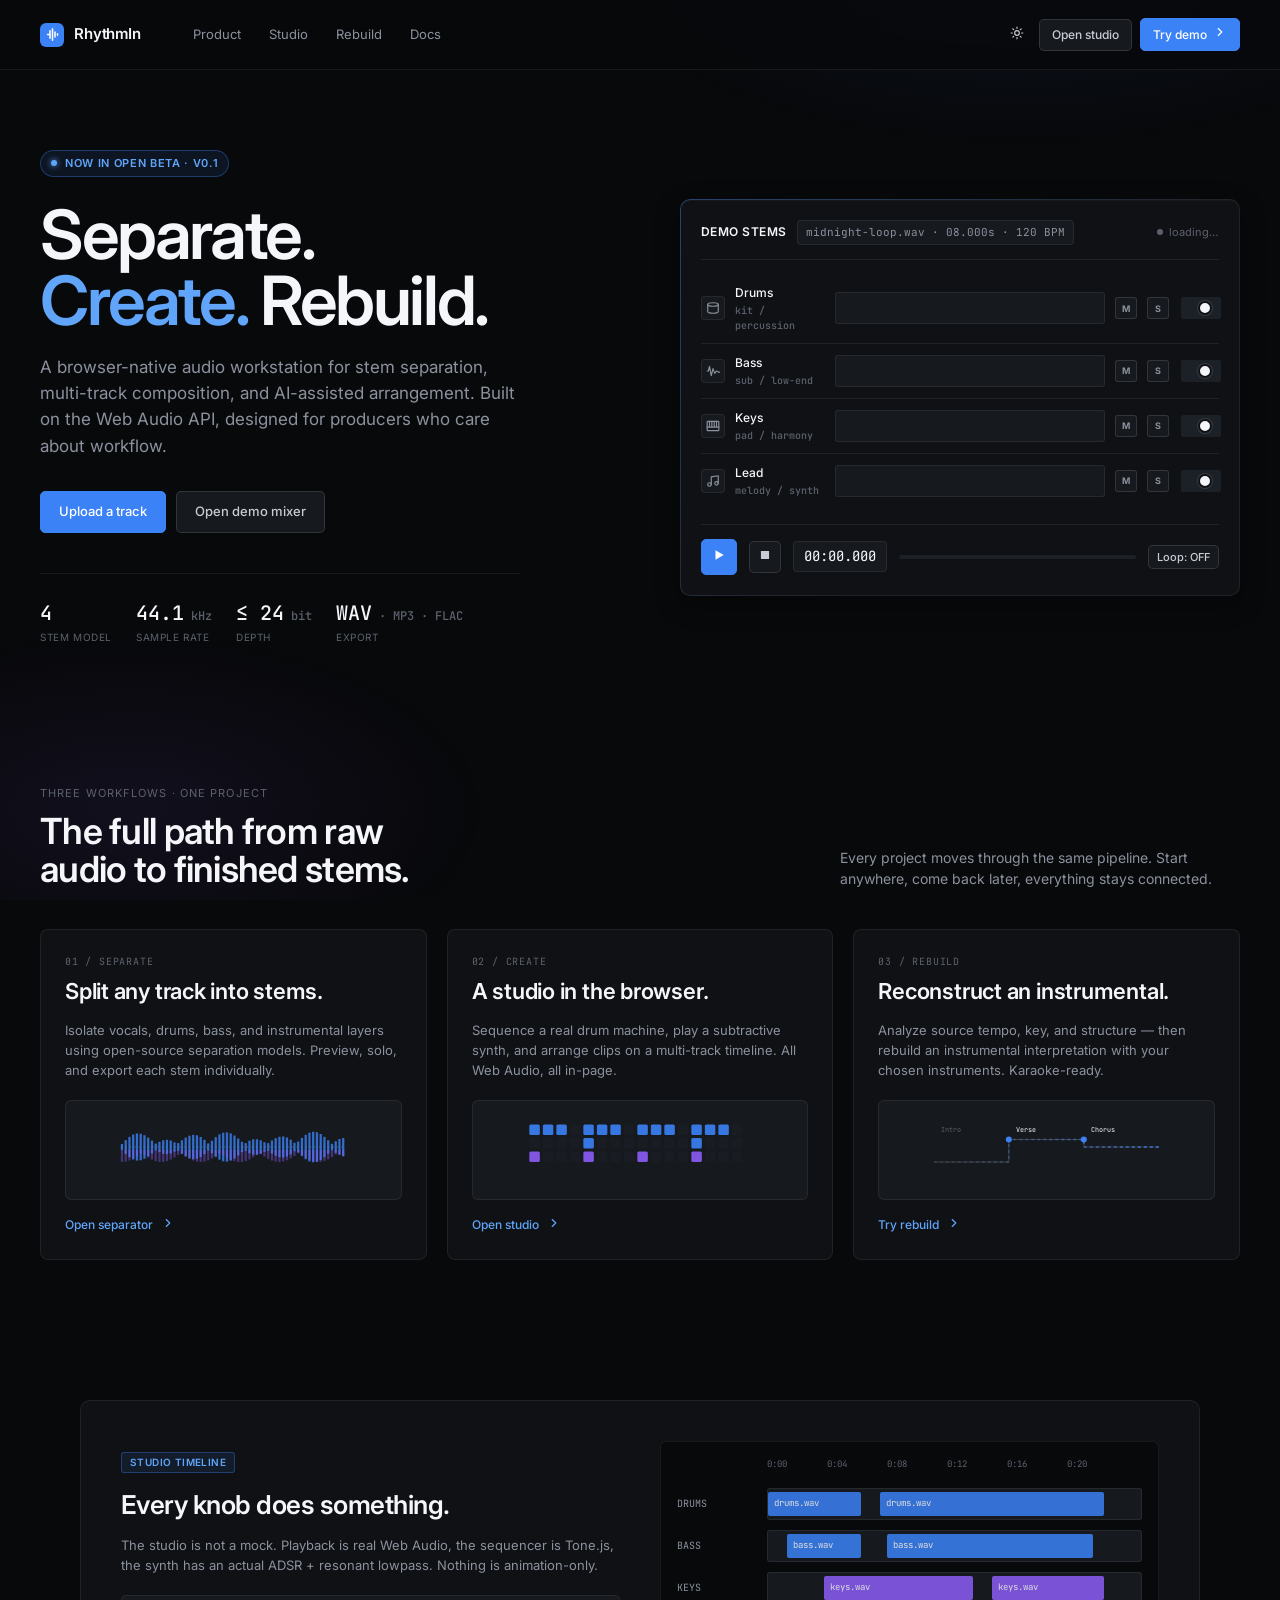
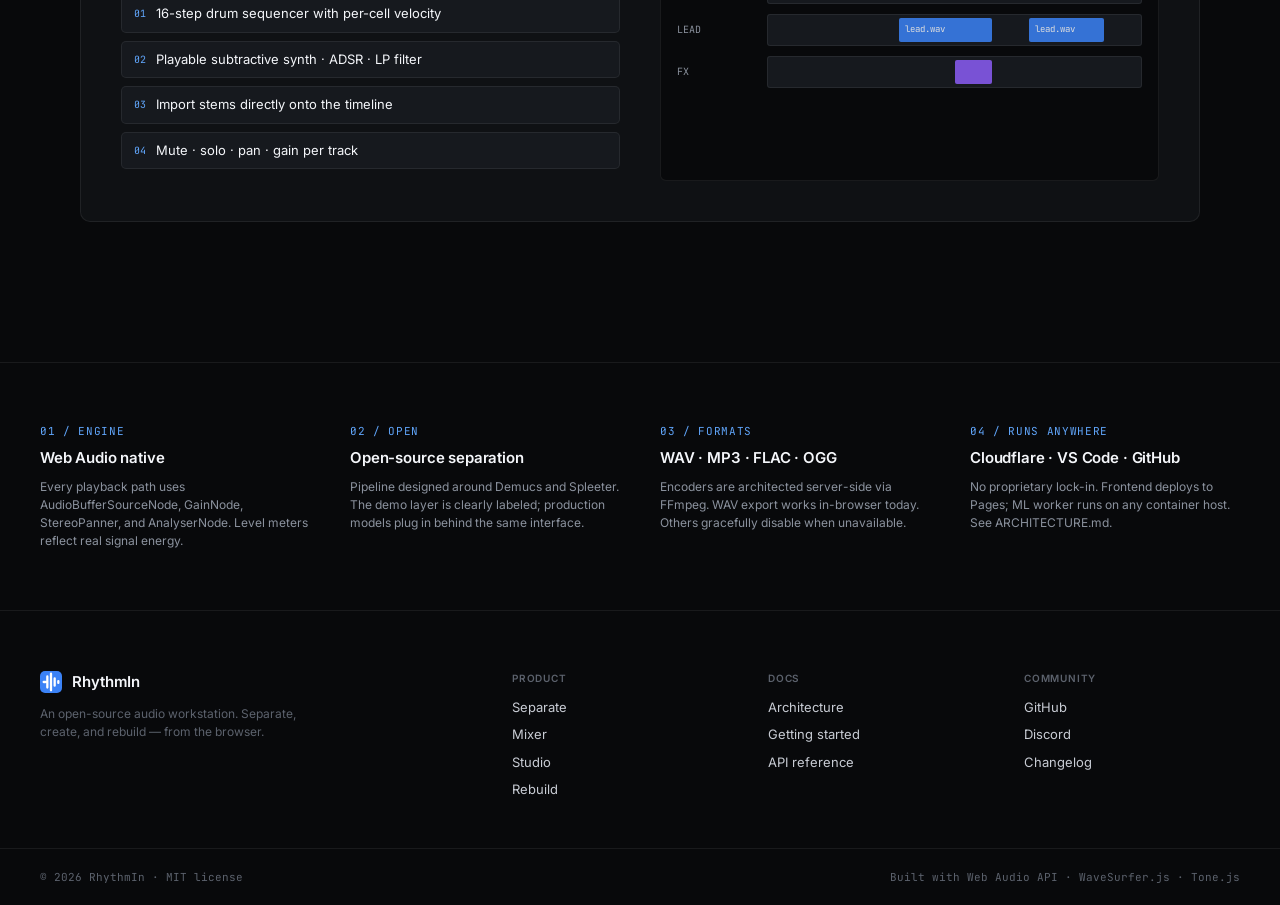
==== index.html @ 13bc23ff "Initial commit - RhythmIN Studio" ====
<!DOCTYPE html>
<html lang="en">
<head>
<meta charset="UTF-8">
<meta name="viewport" content="width=device-width, initial-scale=1.0">
<title>RhythmIn — Separate. Create. Rebuild.</title>
<link rel="stylesheet" href="shared/rhythmin.css">
<style>
  /* Landing-specific overrides — no app shell here */
  body { overflow-x: hidden; overflow-y: auto; }

  .landing-nav {
    position: sticky;
    top: 0;
    z-index: 20;
    display: flex;
    align-items: center;
    padding: 18px 40px;
    background: color-mix(in srgb, var(--bg-0) 85%, transparent);
    backdrop-filter: blur(12px);
    -webkit-backdrop-filter: blur(12px);
    border-bottom: 1px solid var(--line);
  }
  .landing-nav .brand {
    display: flex; align-items: center; gap: 10px;
    font-weight: 600; font-size: 15px; letter-spacing: -0.01em;
  }
  .landing-nav .brand .logo {
    width: 24px; height: 24px;
    background: var(--accent);
    border-radius: 6px;
    display: grid; place-items: center;
    color: white;
  }
  .landing-nav .brand .logo svg { width: 15px; height: 15px; }
  .landing-nav .links {
    margin-left: 40px;
    display: flex; gap: 4px;
  }
  .landing-nav .links a {
    padding: 6px 12px;
    border-radius: 4px;
    color: var(--fg-2);
    font-size: 13px;
    transition: color 0.12s, background 0.12s;
  }
  .landing-nav .links a:hover { color: var(--fg-0); background: var(--bg-2); }
  .landing-nav .right { margin-left: auto; display: flex; gap: 8px; align-items: center; }

  /* HERO */
  .hero {
    max-width: 1400px;
    margin: 0 auto;
    padding: 80px 40px 40px;
    display: grid;
    grid-template-columns: 1fr 1fr;
    gap: 80px;
    align-items: center;
  }
  .hero-eyebrow {
    display: inline-flex; align-items: center; gap: 8px;
    padding: 4px 10px;
    background: var(--accent-soft);
    border: 1px solid var(--accent-glow);
    color: var(--accent-hi);
    border-radius: 100px;
    font-size: 11px;
    font-weight: 600;
    letter-spacing: 0.06em;
    text-transform: uppercase;
    margin-bottom: 24px;
  }
  .hero-eyebrow .dot { background: var(--accent-hi); box-shadow: 0 0 6px var(--accent-hi); }
  .hero h1 {
    font-size: 68px;
    line-height: 0.98;
    letter-spacing: -0.035em;
    font-weight: 600;
    margin: 0 0 20px;
    text-wrap: balance;
  }
  .hero h1 .accent { color: var(--accent-hi); }
  .hero h1 .divide {
    display: inline-block;
    width: 4px; height: 44px;
    background: var(--fg-4);
    transform: translateY(6px);
    margin: 0 4px;
  }
  .hero-sub {
    font-size: 17px;
    line-height: 1.55;
    color: var(--fg-2);
    max-width: 480px;
    margin-bottom: 32px;
    text-wrap: pretty;
  }
  .hero-cta { display: flex; gap: 10px; align-items: center; margin-bottom: 40px; }
  .hero-signals {
    display: flex;
    gap: 24px;
    padding-top: 24px;
    border-top: 1px solid var(--line);
    max-width: 480px;
  }
  .hero-signal {
    display: flex; flex-direction: column; gap: 2px;
  }
  .hero-signal .val { font-family: 'JetBrains Mono', monospace; font-size: 20px; font-weight: 500; color: var(--fg-0); }
  .hero-signal .lbl { font-size: 10px; color: var(--fg-3); letter-spacing: 0.06em; text-transform: uppercase; }

  /* MINI MIXER */
  .mini-mixer {
    background: var(--bg-1);
    border: 1px solid var(--line);
    border-radius: 10px;
    padding: 20px;
    box-shadow: var(--shadow-1);
    position: relative;
  }
  .mini-mixer::before {
    content: '';
    position: absolute;
    inset: -1px;
    border-radius: 10px;
    padding: 1px;
    background: linear-gradient(135deg, var(--accent-glow), transparent 60%);
    -webkit-mask: linear-gradient(#000 0 0) content-box, linear-gradient(#000 0 0);
    -webkit-mask-composite: xor;
    mask-composite: exclude;
    pointer-events: none;
  }
  .mini-mixer-head {
    display: flex; align-items: center; gap: 10px;
    padding-bottom: 14px;
    border-bottom: 1px solid var(--line);
    margin-bottom: 14px;
  }
  .mini-mixer-head .title { font-size: 12px; font-weight: 600; letter-spacing: 0.04em; }
  .mini-mixer-head .file {
    font-family: 'JetBrains Mono', monospace;
    font-size: 11px;
    color: var(--fg-2);
    padding: 3px 8px;
    background: var(--bg-2);
    border-radius: 4px;
    border: 1px solid var(--line);
  }
  .mini-mixer-head .load-state { margin-left: auto; font-size: 11px; color: var(--fg-3); display: flex; align-items: center; gap: 6px; }

  .mini-stem {
    display: grid;
    grid-template-columns: 24px 90px 1fr auto auto 40px;
    gap: 10px;
    align-items: center;
    padding: 10px 0;
    border-bottom: 1px solid var(--line);
  }
  .mini-stem:last-child { border-bottom: none; }
  .mini-stem .icon-box {
    width: 24px; height: 24px;
    border-radius: 4px;
    background: var(--bg-2);
    display: grid; place-items: center;
    border: 1px solid var(--line);
  }
  .mini-stem .icon-box svg { width: 14px; height: 14px; color: var(--fg-2); }
  .mini-stem.active .icon-box { background: var(--accent-soft); border-color: var(--accent-glow); }
  .mini-stem.active .icon-box svg { color: var(--accent-hi); }
  .mini-stem .name { font-size: 12px; font-weight: 500; }
  .mini-stem .name .sub { display: block; font-size: 10px; color: var(--fg-3); font-family: 'JetBrains Mono', monospace; margin-top: 1px; }
  .mini-stem .wave-canvas {
    width: 100%;
    height: 32px;
    background: var(--bg-2);
    border-radius: 3px;
    border: 1px solid var(--line);
  }
  .mini-stem .btn-sm {
    width: 22px; height: 22px;
    border-radius: 3px;
    background: var(--bg-2);
    border: 1px solid var(--line-strong);
    color: var(--fg-2);
    font-size: 9px;
    font-weight: 700;
    display: grid; place-items: center;
    letter-spacing: 0.04em;
    transition: all 0.12s;
  }
  .mini-stem .btn-sm:hover { color: var(--fg-0); }
  .mini-stem .btn-sm.on-mute { background: var(--meter-hi); color: white; border-color: var(--meter-hi); }
  .mini-stem .btn-sm.on-solo { background: var(--meter-mid); color: #111; border-color: var(--meter-mid); }
  .mini-stem .fader {
    width: 40px;
    height: 22px;
  }

  .mini-transport {
    margin-top: 16px;
    padding-top: 14px;
    border-top: 1px solid var(--line);
    display: flex;
    align-items: center;
    gap: 12px;
  }
  .mini-transport .tc {
    font-family: 'JetBrains Mono', monospace;
    font-size: 14px;
    padding: 4px 10px;
    background: var(--bg-2);
    border: 1px solid var(--line);
    border-radius: 4px;
  }

  /* WORKFLOWS section */
  .section {
    max-width: 1400px;
    margin: 0 auto;
    padding: 100px 40px 40px;
  }
  .section-head {
    display: flex; justify-content: space-between; align-items: flex-end;
    margin-bottom: 40px;
    gap: 40px;
  }
  .section-head h2 {
    font-size: 36px; line-height: 1.05;
    letter-spacing: -0.02em; font-weight: 600;
    margin: 0;
    max-width: 640px;
    text-wrap: balance;
  }
  .section-head .kicker {
    display: block;
    font-size: 11px; color: var(--fg-3);
    letter-spacing: 0.1em; text-transform: uppercase;
    margin-bottom: 12px;
  }
  .section-head p { color: var(--fg-2); max-width: 400px; margin: 0; font-size: 14px; line-height: 1.5; }

  .workflow-grid {
    display: grid;
    grid-template-columns: repeat(3, 1fr);
    gap: 20px;
  }
  .workflow-card {
    background: var(--bg-1);
    border: 1px solid var(--line);
    border-radius: 8px;
    padding: 24px;
    display: flex; flex-direction: column;
    min-height: 260px;
    transition: border-color 0.15s, transform 0.15s;
    text-decoration: none;
    color: inherit;
  }
  .workflow-card:hover { border-color: var(--line-strong); transform: translateY(-2px); }
  .workflow-card .num {
    font-size: 10px; color: var(--fg-3);
    letter-spacing: 0.08em;
    font-family: 'JetBrains Mono', monospace;
  }
  .workflow-card .title {
    font-size: 22px; font-weight: 600;
    letter-spacing: -0.01em;
    margin: 6px 0 12px;
  }
  .workflow-card .desc {
    color: var(--fg-2);
    font-size: 13px; line-height: 1.55;
    margin-bottom: 20px;
  }
  .workflow-card .art {
    margin-top: auto;
    padding: 16px;
    background: var(--bg-2);
    border: 1px solid var(--line);
    border-radius: 6px;
  }
  .workflow-card .foot {
    display: flex; align-items: center; gap: 8px;
    margin-top: 16px;
    font-size: 12px; color: var(--accent-hi);
    font-weight: 500;
  }
  .workflow-card .foot svg { width: 14px; height: 14px; transition: transform 0.15s; }
  .workflow-card:hover .foot svg { transform: translateX(3px); }

  /* Screenshot showcase */
  .showcase {
    max-width: 1400px;
    margin: 60px auto 0;
    padding: 0 40px;
  }
  .showcase-frame {
    background: var(--bg-1);
    border: 1px solid var(--line);
    border-radius: 10px;
    padding: 40px;
    display: grid;
    grid-template-columns: 1fr 1fr;
    gap: 40px;
    align-items: center;
  }
  .showcase-frame .info h3 {
    font-size: 26px; font-weight: 600; letter-spacing: -0.02em;
    margin: 0 0 12px;
  }
  .showcase-frame .info p { color: var(--fg-2); margin: 0 0 16px; }
  .showcase-frame .feature-list { display: flex; flex-direction: column; gap: 8px; margin-top: 20px; }
  .showcase-frame .feat {
    display: flex; align-items: center; gap: 10px;
    font-size: 13px;
    padding: 8px 12px;
    background: var(--bg-2);
    border: 1px solid var(--line);
    border-radius: 5px;
  }
  .showcase-frame .feat .num { color: var(--accent-hi); font-family: 'JetBrains Mono', monospace; font-size: 10px; }

  .mock-timeline {
    background: var(--bg-0);
    border: 1px solid var(--line);
    border-radius: 6px;
    padding: 16px;
    min-height: 340px;
    display: flex; flex-direction: column;
    gap: 10px;
    font-family: 'JetBrains Mono', monospace;
  }
  .mock-timeline .track {
    display: grid;
    grid-template-columns: 80px 1fr;
    gap: 10px;
    align-items: center;
  }
  .mock-timeline .lane {
    height: 32px;
    background: var(--bg-2);
    border-radius: 3px;
    border: 1px solid var(--line);
    position: relative;
    overflow: hidden;
  }
  .mock-timeline .clip {
    position: absolute;
    top: 3px; bottom: 3px;
    border-radius: 2px;
    background: var(--accent);
    opacity: 0.85;
    display: flex; align-items: center;
    padding: 0 6px;
    font-size: 9px;
    color: white;
  }
  .mock-timeline .clip.v2 { background: var(--violet); }
  .mock-timeline .lane-name { font-size: 10px; color: var(--fg-2); }
  .mock-timeline .ruler {
    height: 20px;
    display: flex;
    padding-left: 90px;
    font-size: 9px; color: var(--fg-3);
    gap: 40px;
  }

  /* Feature strip */
  .feature-strip {
    max-width: 1400px;
    margin: 100px auto 0;
    padding: 60px 40px;
    border-top: 1px solid var(--line);
    border-bottom: 1px solid var(--line);
    display: grid;
    grid-template-columns: repeat(4, 1fr);
    gap: 40px;
  }
  .feature { display: flex; flex-direction: column; gap: 8px; }
  .feature .num {
    font-family: 'JetBrains Mono', monospace;
    color: var(--accent-hi);
    font-size: 11px; letter-spacing: 0.06em;
  }
  .feature h4 { font-size: 15px; font-weight: 600; margin: 0; letter-spacing: -0.01em; }
  .feature p { font-size: 12px; color: var(--fg-2); line-height: 1.5; margin: 0; }

  /* Footer */
  .footer {
    max-width: 1400px;
    margin: 0 auto;
    padding: 60px 40px 40px;
    display: grid;
    grid-template-columns: 2fr repeat(3, 1fr);
    gap: 40px;
  }
  .footer .col-brand p { font-size: 12px; color: var(--fg-3); margin: 12px 0 0; max-width: 260px; }
  .footer h5 { font-size: 10px; color: var(--fg-3); letter-spacing: 0.08em; text-transform: uppercase; margin: 0 0 12px; font-weight: 600; }
  .footer a { display: block; font-size: 13px; color: var(--fg-1); margin-bottom: 8px; }
  .footer a:hover { color: var(--fg-0); }
  .footer-bottom {
    max-width: 1400px;
    margin: 0 auto;
    padding: 20px 40px;
    border-top: 1px solid var(--line);
    display: flex;
    justify-content: space-between;
    color: var(--fg-3);
    font-size: 11px;
    font-family: 'JetBrains Mono', monospace;
  }

  /* Ambient bg */
  .ambient {
    position: fixed;
    inset: 0;
    z-index: -1;
    pointer-events: none;
    background:
      radial-gradient(ellipse 800px 400px at 80% -10%, var(--accent-soft), transparent 60%),
      radial-gradient(ellipse 600px 300px at 10% 90%, color-mix(in srgb, var(--violet) 8%, transparent), transparent 60%);
  }

  @media (max-width: 1024px) {
    .hero { grid-template-columns: 1fr; padding: 60px 24px; gap: 40px; }
    .hero h1 { font-size: 48px; }
    .workflow-grid { grid-template-columns: 1fr; }
    .showcase-frame { grid-template-columns: 1fr; padding: 24px; }
    .feature-strip { grid-template-columns: repeat(2, 1fr); }
    .footer { grid-template-columns: 1fr; }
    .section { padding: 60px 24px 20px; }
    .landing-nav { padding: 14px 20px; }
    .landing-nav .links { display: none; }
  }
  @media (max-width: 600px) {
    .hero h1 { font-size: 40px; }
    .mini-stem { grid-template-columns: 20px 70px 1fr auto auto 30px; gap: 6px; }
    .mini-stem .fader { width: 30px; }
  }
</style>
</head>
<body>
<div class="ambient"></div>

<nav class="landing-nav">
  <div class="brand">
    <span class="logo" id="brand-logo"></span>
    <span>RhythmIn</span>
  </div>
  <div class="links">
    <a href="#workflows">Product</a>
    <a href="#studio">Studio</a>
    <a href="app/rebuild.html">Rebuild</a>
    <a href="ARCHITECTURE.md">Docs</a>
  </div>
  <div class="right">
    <button class="btn ghost icon" id="theme-toggle-nav" aria-label="Toggle theme"><span id="theme-icon-nav"></span></button>
    <a href="app/dashboard.html" class="btn">Open studio</a>
    <a href="app/upload.html" class="btn primary">Try demo <span id="arrow-icon"></span></a>
  </div>
</nav>

<section class="hero">
  <div class="hero-copy">
    <span class="hero-eyebrow"><span class="dot"></span>Now in open beta · v0.1</span>
    <h1>
      Separate. <span class="accent">Create.</span> Rebuild.
    </h1>
    <p class="hero-sub">
      A browser-native audio workstation for stem separation, multi-track composition, and AI-assisted arrangement. Built on the Web Audio API, designed for producers who care about workflow.
    </p>
    <div class="hero-cta">
      <a href="app/upload.html" class="btn primary lg">Upload a track</a>
      <a href="app/mixer.html" class="btn lg">Open demo mixer</a>
    </div>
    <div class="hero-signals">
      <div class="hero-signal">
        <span class="val">4</span>
        <span class="lbl">stem model</span>
      </div>
      <div class="hero-signal">
        <span class="val">44.1<span style="color:var(--fg-3);font-size:12px"> kHz</span></span>
        <span class="lbl">sample rate</span>
      </div>
      <div class="hero-signal">
        <span class="val">≤ 24<span style="color:var(--fg-3);font-size:12px"> bit</span></span>
        <span class="lbl">depth</span>
      </div>
      <div class="hero-signal">
        <span class="val">WAV<span style="color:var(--fg-3);font-size:12px"> · MP3 · FLAC</span></span>
        <span class="lbl">export</span>
      </div>
    </div>
  </div>

  <!-- MINI MIXER — real Web Audio -->
  <div class="mini-mixer" id="mini-mixer">
    <div class="mini-mixer-head">
      <span class="title">DEMO STEMS</span>
      <span class="file">midnight-loop.wav · 08.000s · 120 BPM</span>
      <span class="load-state" id="load-state"><span class="dot pulse"></span>loading…</span>
    </div>
    <div id="mini-stems"></div>
    <div class="mini-transport">
      <button class="transport-btn play" id="mini-play"><span id="mini-play-icon"></span></button>
      <button class="transport-btn" id="mini-stop"><span id="mini-stop-icon"></span></button>
      <div class="tc mono" id="mini-tc">00:00.000</div>
      <div class="grow" style="height:4px; background:var(--bg-3); border-radius:2px; position:relative; overflow:hidden;">
        <div id="mini-progress" style="position:absolute; top:0; bottom:0; left:0; width:0%; background:var(--accent); transition: width 0.06s linear;"></div>
      </div>
      <button class="btn" id="mini-loop" style="padding:4px 8px; font-size:11px">Loop: OFF</button>
    </div>
  </div>
</section>

<!-- WORKFLOWS -->
<section class="section" id="workflows">
  <div class="section-head">
    <div>
      <span class="kicker">Three workflows · one project</span>
      <h2>The full path from raw audio to finished stems.</h2>
    </div>
    <p>Every project moves through the same pipeline. Start anywhere, come back later, everything stays connected.</p>
  </div>

  <div class="workflow-grid">
    <a href="app/upload.html" class="workflow-card">
      <span class="num">01 / SEPARATE</span>
      <div class="title">Split any track into stems.</div>
      <div class="desc">Isolate vocals, drums, bass, and instrumental layers using open-source separation models. Preview, solo, and export each stem individually.</div>
      <div class="art" id="art-separate"></div>
      <div class="foot">Open separator <span id="foot-arrow-1"></span></div>
    </a>
    <a href="app/studio.html" class="workflow-card">
      <span class="num">02 / CREATE</span>
      <div class="title">A studio in the browser.</div>
      <div class="desc">Sequence a real drum machine, play a subtractive synth, and arrange clips on a multi-track timeline. All Web Audio, all in-page.</div>
      <div class="art" id="art-create"></div>
      <div class="foot">Open studio <span id="foot-arrow-2"></span></div>
    </a>
    <a href="app/rebuild.html" class="workflow-card">
      <span class="num">03 / REBUILD</span>
      <div class="title">Reconstruct an instrumental.</div>
      <div class="desc">Analyze source tempo, key, and structure — then rebuild an instrumental interpretation with your chosen instruments. Karaoke-ready.</div>
      <div class="art" id="art-rebuild"></div>
      <div class="foot">Try rebuild <span id="foot-arrow-3"></span></div>
    </a>
  </div>
</section>

<!-- STUDIO SHOWCASE -->
<section class="section" id="studio" style="padding-top: 40px">
  <div class="showcase">
    <div class="showcase-frame">
      <div class="info">
        <span class="tag accent">Studio timeline</span>
        <h3 style="margin-top: 12px">Every knob does something.</h3>
        <p>The studio is not a mock. Playback is real Web Audio, the sequencer is Tone.js, the synth has an actual ADSR + resonant lowpass. Nothing is animation-only.</p>
        <div class="feature-list">
          <div class="feat"><span class="num">01</span> 16-step drum sequencer with per-cell velocity</div>
          <div class="feat"><span class="num">02</span> Playable subtractive synth · ADSR · LP filter</div>
          <div class="feat"><span class="num">03</span> Import stems directly onto the timeline</div>
          <div class="feat"><span class="num">04</span> Mute · solo · pan · gain per track</div>
        </div>
      </div>
      <div class="mock-timeline" id="mock-tl"></div>
    </div>
  </div>
</section>

<!-- FEATURE STRIP -->
<section class="feature-strip">
  <div class="feature">
    <span class="num">01 / ENGINE</span>
    <h4>Web Audio native</h4>
    <p>Every playback path uses AudioBufferSourceNode, GainNode, StereoPanner, and AnalyserNode. Level meters reflect real signal energy.</p>
  </div>
  <div class="feature">
    <span class="num">02 / OPEN</span>
    <h4>Open-source separation</h4>
    <p>Pipeline designed around Demucs and Spleeter. The demo layer is clearly labeled; production models plug in behind the same interface.</p>
  </div>
  <div class="feature">
    <span class="num">03 / FORMATS</span>
    <h4>WAV · MP3 · FLAC · OGG</h4>
    <p>Encoders are architected server-side via FFmpeg. WAV export works in-browser today. Others gracefully disable when unavailable.</p>
  </div>
  <div class="feature">
    <span class="num">04 / RUNS ANYWHERE</span>
    <h4>Cloudflare · VS Code · GitHub</h4>
    <p>No proprietary lock-in. Frontend deploys to Pages; ML worker runs on any container host. See ARCHITECTURE.md.</p>
  </div>
</section>

<!-- FOOTER -->
<footer class="footer">
  <div class="col-brand">
    <div style="display:flex; align-items:center; gap:10px; font-weight:600; font-size:15px;">
      <span style="width:22px;height:22px; background: var(--accent); border-radius: 5px; display:grid; place-items:center; color:white;" id="footer-logo"></span>
      RhythmIn
    </div>
    <p>An open-source audio workstation. Separate, create, and rebuild — from the browser.</p>
  </div>
  <div>
    <h5>Product</h5>
    <a href="app/upload.html">Separate</a>
    <a href="app/mixer.html">Mixer</a>
    <a href="app/studio.html">Studio</a>
    <a href="app/rebuild.html">Rebuild</a>
  </div>
  <div>
    <h5>Docs</h5>
    <a href="ARCHITECTURE.md">Architecture</a>
    <a href="README.md">Getting started</a>
    <a href="ARCHITECTURE.md">API reference</a>
  </div>
  <div>
    <h5>Community</h5>
    <a href="#">GitHub</a>
    <a href="#">Discord</a>
    <a href="#">Changelog</a>
  </div>
</footer>
<div class="footer-bottom">
  <span>© 2026 RhythmIn · MIT license</span>
  <span>Built with Web Audio API · WaveSurfer.js · Tone.js</span>
</div>

<script src="shared/rhythmin-ui.js"></script>
<script src="shared/audio-engine.js"></script>
<script>
(function() {
const { icon, toggleTheme, getTheme, fmtTime } = window.RhythmIn;
const { StemEngine, extractPeaks } = window.RhythmInAudio;

// Populate icons
document.getElementById('brand-logo').innerHTML = icon('logo');
document.getElementById('footer-logo').innerHTML = icon('logo');
document.getElementById('arrow-icon').innerHTML = icon('chevronRight');
document.getElementById('mini-play-icon').innerHTML = icon('play');
document.getElementById('mini-stop-icon').innerHTML = icon('stop');
['foot-arrow-1','foot-arrow-2','foot-arrow-3'].forEach(id => document.getElementById(id).innerHTML = icon('chevronRight'));
document.getElementById('theme-icon-nav').innerHTML = getTheme() === 'dark' ? icon('sun') : icon('moon');
document.getElementById('theme-toggle-nav').addEventListener('click', () => {
  toggleTheme();
  document.getElementById('theme-icon-nav').innerHTML = getTheme() === 'dark' ? icon('sun') : icon('moon');
});

// Populate workflow card art (simple SVG placeholders — no AI slop)
document.getElementById('art-separate').innerHTML = `
  <svg viewBox="0 0 300 80" style="width:100%; height:60px;">
    <g stroke="currentColor" stroke-width="1" fill="none" opacity="0.35">
      <path d="M0 40 L300 40" stroke-dasharray="2 4"/>
    </g>
    <g fill="var(--accent)" opacity="0.8">
      ${Array.from({length: 60}, (_, i) => {
        const h = 8 + Math.abs(Math.sin(i * 0.4) + Math.sin(i * 0.15) * 0.5) * 22;
        return `<rect x="${i*5}" y="${40 - h/2}" width="3" height="${h}"/>`;
      }).join('')}
    </g>
    <g fill="var(--violet)" opacity="0.4">
      ${Array.from({length: 60}, (_, i) => {
        const h = 4 + Math.abs(Math.cos(i * 0.3)) * 12;
        return `<rect x="${i*5}" y="${44}" width="3" height="${h}"/>`;
      }).join('')}
    </g>
  </svg>
`;
document.getElementById('art-create').innerHTML = `
  <svg viewBox="0 0 300 80" style="width:100%; height:60px;">
    ${Array.from({length: 16}, (_, i) => {
      const active = [0,2,4,6,8,10,12,14].includes(i) || [1,5,9,13].includes(i);
      return `<rect x="${i*18+2}" y="10" width="14" height="14" rx="2" fill="${active ? 'var(--accent)' : 'var(--bg-3)'}" opacity="${active ? 0.9 : 0.5}"/>`;
    }).join('')}
    ${Array.from({length: 16}, (_, i) => {
      const active = [4,12].includes(i);
      return `<rect x="${i*18+2}" y="28" width="14" height="14" rx="2" fill="${active ? 'var(--accent)' : 'var(--bg-3)'}" opacity="${active ? 0.9 : 0.5}"/>`;
    }).join('')}
    ${Array.from({length: 16}, (_, i) => {
      const active = [i,i+1].some(x => [0,1,4,5,8,9,12,13].includes(x)) && (i % 2 === 0);
      return `<rect x="${i*18+2}" y="46" width="14" height="14" rx="2" fill="${active ? 'var(--violet)' : 'var(--bg-3)'}" opacity="${active ? 0.9 : 0.5}"/>`;
    }).join('')}
  </svg>
`;
document.getElementById('art-rebuild').innerHTML = `
  <svg viewBox="0 0 300 80" style="width:100%; height:60px;">
    <defs>
      <linearGradient id="rb-grad" x1="0" x2="1">
        <stop offset="0" stop-color="var(--fg-3)" stop-opacity="0.3"/>
        <stop offset="1" stop-color="var(--accent)" stop-opacity="0.9"/>
      </linearGradient>
    </defs>
    <path d="M0 60 L100 60 L100 30 L200 30 L200 40 L300 40" stroke="var(--fg-3)" stroke-width="1.5" fill="none" opacity="0.5"/>
    <path d="M0 60 L100 60 L100 30 L200 30 L200 40 L300 40" stroke="url(#rb-grad)" stroke-width="2" fill="none" stroke-dasharray="4 4"/>
    <circle cx="100" cy="30" r="4" fill="var(--accent)"/>
    <circle cx="200" cy="30" r="4" fill="var(--accent)"/>
    <text x="10" y="20" font-family="JetBrains Mono, monospace" font-size="9" fill="var(--fg-3)">Intro</text>
    <text x="110" y="20" font-family="JetBrains Mono, monospace" font-size="9" fill="var(--fg-0)">Verse</text>
    <text x="210" y="20" font-family="JetBrains Mono, monospace" font-size="9" fill="var(--fg-0)">Chorus</text>
  </svg>
`;

// Mock timeline in showcase
const mockTl = document.getElementById('mock-tl');
const tlTracks = [
  { name: 'DRUMS', clips: [{start: 0, len: 25, v: 1},{start: 30, len: 60, v:1}] },
  { name: 'BASS',  clips: [{start: 5, len: 20, v: 1},{start: 32, len: 55, v:1}] },
  { name: 'KEYS',  clips: [{start: 15, len: 40, v: 2},{start: 60, len: 30, v:2}] },
  { name: 'LEAD',  clips: [{start: 35, len: 25, v: 1},{start: 70, len: 20, v:1}] },
  { name: 'FX',    clips: [{start: 50, len: 10, v: 2}] }
];
mockTl.innerHTML = `
  <div class="ruler"><span>0:00</span><span>0:04</span><span>0:08</span><span>0:12</span><span>0:16</span><span>0:20</span></div>
  ${tlTracks.map(t => `
    <div class="track">
      <span class="lane-name">${t.name}</span>
      <div class="lane">
        ${t.clips.map(c => `<div class="clip ${c.v===2?'v2':''}" style="left:${c.start}%; width:${c.len}%">${c.len > 15 ? t.name.toLowerCase()+'.wav' : ''}</div>`).join('')}
      </div>
    </div>
  `).join('')}
`;

// ============ MINI MIXER ============
const STEMS = [
  { id: 'drums', name: 'Drums',    sub: 'kit / percussion', icon: 'drum',  url: 'assets/stems/drums.wav', color: '#ef4444' },
  { id: 'bass',  name: 'Bass',     sub: 'sub / low-end',   icon: 'wave',  url: 'assets/stems/bass.wav',  color: '#8b5cf6' },
  { id: 'keys',  name: 'Keys',     sub: 'pad / harmony',   icon: 'piano', url: 'assets/stems/keys.wav',  color: '#3b82f6' },
  { id: 'lead',  name: 'Lead',     sub: 'melody / synth',  icon: 'music', url: 'assets/stems/lead.wav',  color: '#22c55e' }
];

const engine = new StemEngine();
const stemsContainer = document.getElementById('mini-stems');

function drawPeaks(canvas, peaks, color) {
  const dpr = window.devicePixelRatio || 1;
  const w = canvas.clientWidth;
  const h = canvas.clientHeight;
  canvas.width = w * dpr;
  canvas.height = h * dpr;
  const ctx = canvas.getContext('2d');
  ctx.scale(dpr, dpr);
  ctx.clearRect(0, 0, w, h);
  const barW = w / peaks.length;
  ctx.fillStyle = color;
  for (let i = 0; i < peaks.length; i++) {
    const barH = Math.max(1, peaks[i] * h * 0.9);
    ctx.fillRect(i * barW, (h - barH) / 2, Math.max(1, barW - 0.5), barH);
  }
}

async function initMiniMixer() {
  // Render UI shell first (with loading state)
  stemsContainer.innerHTML = STEMS.map(s => `
    <div class="mini-stem" data-stem="${s.id}">
      <div class="icon-box">${icon(s.icon)}</div>
      <div class="name">${s.name}<span class="sub">${s.sub}</span></div>
      <canvas class="wave-canvas" data-canvas="${s.id}"></canvas>
      <button class="btn-sm" data-mute="${s.id}">M</button>
      <button class="btn-sm" data-solo="${s.id}">S</button>
      <input type="range" class="slider fader" min="0" max="1.2" step="0.01" value="0.8" data-vol="${s.id}">
    </div>
  `).join('');

  // Load stems
  try {
    for (const s of STEMS) {
      const stem = await engine.addStem(s.id, s.url);
      const canvas = stemsContainer.querySelector(`[data-canvas="${s.id}"]`);
      const peaks = await extractPeaks(stem.buffer, 80);
      requestAnimationFrame(() => drawPeaks(canvas, peaks, s.color));
    }
    document.getElementById('load-state').innerHTML = `<span class="dot on"></span>ready · ${engine.duration.toFixed(1)}s`;
    document.getElementById('load-state').style.color = 'var(--meter-low)';
  } catch (e) {
    document.getElementById('load-state').innerHTML = `<span style="color:var(--meter-hi)">Load failed</span>`;
    console.error(e);
  }

  // Wire controls
  stemsContainer.addEventListener('click', (e) => {
    const muteBtn = e.target.closest('[data-mute]');
    const soloBtn = e.target.closest('[data-solo]');
    if (muteBtn) {
      const id = muteBtn.dataset.mute;
      const s = engine.stems.get(id);
      engine.setMute(id, !s.muted);
      muteBtn.classList.toggle('on-mute', s.muted);
      muteBtn.parentElement.classList.toggle('active', !s.muted && (!Array.from(engine.stems.values()).some(x => x.soloed) || s.soloed));
      updateActiveStates();
    } else if (soloBtn) {
      const id = soloBtn.dataset.solo;
      const s = engine.stems.get(id);
      engine.setSolo(id, !s.soloed);
      soloBtn.classList.toggle('on-solo', s.soloed);
      updateActiveStates();
    }
  });
  stemsContainer.addEventListener('input', (e) => {
    const vol = e.target.closest('[data-vol]');
    if (vol) engine.setVolume(vol.dataset.vol, parseFloat(vol.value));
  });

  function updateActiveStates() {
    const anySolo = Array.from(engine.stems.values()).some(s => s.soloed);
    stemsContainer.querySelectorAll('.mini-stem').forEach(el => {
      const id = el.dataset.stem;
      const s = engine.stems.get(id);
      const audible = !s.muted && (!anySolo || s.soloed);
      el.classList.toggle('active', audible);
    });
  }
  updateActiveStates();
}

// Transport
const playBtn = document.getElementById('mini-play');
const stopBtn = document.getElementById('mini-stop');
const loopBtn = document.getElementById('mini-loop');
const tc = document.getElementById('mini-tc');
const prog = document.getElementById('mini-progress');

playBtn.addEventListener('click', async () => {
  if (engine.playing) {
    engine.pause();
    document.getElementById('mini-play-icon').innerHTML = icon('play');
  } else {
    await engine.play();
    document.getElementById('mini-play-icon').innerHTML = icon('pause');
  }
});
stopBtn.addEventListener('click', () => {
  engine.stop(true);
  document.getElementById('mini-play-icon').innerHTML = icon('play');
  tc.textContent = '00:00.000';
  prog.style.width = '0%';
});
loopBtn.addEventListener('click', () => {
  const on = !engine.loop;
  engine.toggleLoop(on);
  loopBtn.textContent = 'Loop: ' + (on ? 'ON' : 'OFF');
  loopBtn.style.color = on ? 'var(--accent-hi)' : '';
});
engine.onTick(({ time, stemLevels }) => {
  tc.textContent = fmtTime(time);
  prog.style.width = ((time / engine.duration) * 100) + '%';
  // pulse active stem icon-boxes based on level
  stemsContainer.querySelectorAll('.mini-stem').forEach(el => {
    const id = el.dataset.stem;
    const lvl = stemLevels.get(id) || 0;
    const box = el.querySelector('.icon-box');
    if (el.classList.contains('active')) {
      box.style.borderColor = `oklch(0.7 0.15 240 / ${0.3 + lvl})`;
      box.style.boxShadow = lvl > 0.1 ? `0 0 ${lvl * 12}px var(--accent-glow)` : '';
    }
  });
});
engine.onEnded(() => {
  document.getElementById('mini-play-icon').innerHTML = icon('play');
  tc.textContent = fmtTime(engine.duration);
  prog.style.width = '100%';
});

// Kick off loading (deferred until first user interaction is fine for autoplay policy)
window.addEventListener('load', initMiniMixer);
})();
</script>
</body>
</html>
---- shared/rhythmin.css ----
/* ============================================================
   RhythmIn — Design System
   Own it. Grid-dense, hairline borders, monospaced numerics.
   ============================================================ */

@import url('https://fonts.googleapis.com/css2?family=Inter:wght@400;500;600;700&family=JetBrains+Mono:wght@400;500;600&display=swap');

/* ---------- Theme tokens ---------- */
:root, [data-theme="dark"] {
  --bg-0: #08090b;
  --bg-1: #0f1114;
  --bg-2: #16191e;
  --bg-3: #1c2027;
  --bg-4: #252a33;

  --fg-0: #f4f6fa;
  --fg-1: #c8ccd4;
  --fg-2: #8b929e;
  --fg-3: #5c626d;
  --fg-4: #3a3f48;

  --line: rgba(255, 255, 255, 0.07);
  --line-strong: rgba(255, 255, 255, 0.12);
  --overlay: rgba(0, 0, 0, 0.6);

  --accent: #3b82f6;
  --accent-hi: #60a5fa;
  --accent-lo: #1e40af;
  --accent-glow: rgba(59, 130, 246, 0.35);
  --accent-soft: rgba(59, 130, 246, 0.10);

  --violet: #8b5cf6;
  --meter-low: #22c55e;
  --meter-mid: #eab308;
  --meter-hi:  #ef4444;

  --shadow-1: 0 1px 0 rgba(255,255,255,0.03) inset, 0 8px 24px rgba(0,0,0,0.4);
  --shadow-hi: 0 0 0 1px var(--accent-glow), 0 0 24px var(--accent-glow);
}

[data-theme="light"] {
  --bg-0: #f5f5f3;
  --bg-1: #ecedea;
  --bg-2: #ffffff;
  --bg-3: #f7f7f5;
  --bg-4: #e6e7e3;

  --fg-0: #0a0b0d;
  --fg-1: #2a2d33;
  --fg-2: #575c66;
  --fg-3: #8b9099;
  --fg-4: #b8bcc4;

  --line: rgba(0, 0, 0, 0.08);
  --line-strong: rgba(0, 0, 0, 0.15);
  --overlay: rgba(255,255,255,0.6);

  --accent: #2563eb;
  --accent-hi: #3b82f6;
  --accent-lo: #1e40af;
  --accent-glow: rgba(37, 99, 235, 0.25);
  --accent-soft: rgba(37, 99, 235, 0.08);

  --shadow-1: 0 1px 2px rgba(0,0,0,0.04), 0 8px 24px rgba(0,0,0,0.06);
}

/* ---------- Reset ---------- */
*, *::before, *::after { box-sizing: border-box; }
html, body { margin: 0; padding: 0; }
body {
  font-family: 'Inter', -apple-system, BlinkMacSystemFont, sans-serif;
  background: var(--bg-0);
  color: var(--fg-0);
  font-size: 13px;
  line-height: 1.5;
  -webkit-font-smoothing: antialiased;
  -moz-osx-font-smoothing: grayscale;
  overflow-x: hidden;
  transition: background 0.2s ease, color 0.2s ease;
}
button { font-family: inherit; cursor: pointer; border: none; background: none; color: inherit; padding: 0; }
a { color: inherit; text-decoration: none; }
input, select, textarea { font-family: inherit; color: inherit; }
::selection { background: var(--accent); color: white; }

.mono, code, kbd, .num {
  font-family: 'JetBrains Mono', 'SF Mono', ui-monospace, monospace;
  font-variant-numeric: tabular-nums;
  font-feature-settings: 'tnum' 1, 'zero' 1;
}

/* ---------- App shell ---------- */
.app {
  display: grid;
  grid-template-columns: 220px 1fr;
  grid-template-rows: 1fr auto;
  grid-template-areas:
    "sidebar main"
    "sidebar transport";
  height: 100vh;
  min-height: 100vh;
  overflow: hidden;
}

.sidebar {
  grid-area: sidebar;
  background: var(--bg-1);
  border-right: 1px solid var(--line);
  display: flex;
  flex-direction: column;
  overflow: hidden;
}

.sidebar-brand {
  display: flex;
  align-items: center;
  gap: 10px;
  padding: 18px 20px;
  border-bottom: 1px solid var(--line);
  font-weight: 600;
  font-size: 14px;
  letter-spacing: -0.01em;
}
.sidebar-brand .logo {
  width: 22px; height: 22px;
  display: grid; place-items: center;
  background: var(--accent);
  border-radius: 5px;
  color: white;
  position: relative;
}
.sidebar-brand .logo svg { width: 14px; height: 14px; }

.sidebar-section-label {
  padding: 16px 20px 6px;
  font-size: 10px;
  font-weight: 600;
  letter-spacing: 0.08em;
  text-transform: uppercase;
  color: var(--fg-3);
}

.sidebar-nav {
  display: flex;
  flex-direction: column;
  gap: 1px;
  padding: 0 10px;
}

.sidebar-link {
  display: flex;
  align-items: center;
  gap: 10px;
  padding: 8px 10px;
  font-size: 13px;
  color: var(--fg-1);
  border-radius: 5px;
  transition: background 0.12s, color 0.12s;
  cursor: pointer;
  border: 1px solid transparent;
}
.sidebar-link:hover { background: var(--bg-2); color: var(--fg-0); }
.sidebar-link.active {
  background: var(--accent-soft);
  color: var(--accent-hi);
  border-color: var(--accent-glow);
}
.sidebar-link svg { width: 15px; height: 15px; flex-shrink: 0; }
.sidebar-link .kbd {
  margin-left: auto;
  font-size: 10px;
  color: var(--fg-3);
  font-family: 'JetBrains Mono', monospace;
}

.sidebar-footer {
  margin-top: auto;
  padding: 12px 20px;
  border-top: 1px solid var(--line);
  display: flex;
  align-items: center;
  gap: 8px;
  font-size: 11px;
  color: var(--fg-2);
}

.main {
  grid-area: main;
  overflow: auto;
  background: var(--bg-0);
  position: relative;
}

.transport {
  grid-area: transport;
  border-top: 1px solid var(--line);
  background: var(--bg-1);
  padding: 10px 20px;
  display: flex;
  align-items: center;
  gap: 16px;
  height: 56px;
  flex-shrink: 0;
}

/* ---------- Top bar (inside main) ---------- */
.topbar {
  height: 52px;
  padding: 0 24px;
  border-bottom: 1px solid var(--line);
  display: flex;
  align-items: center;
  gap: 16px;
  background: var(--bg-1);
  position: sticky;
  top: 0;
  z-index: 10;
}
.topbar h1 {
  font-size: 14px;
  font-weight: 600;
  margin: 0;
  letter-spacing: -0.01em;
}
.topbar .breadcrumb {
  display: flex; align-items: center; gap: 6px;
  color: var(--fg-2); font-size: 12px;
}
.topbar .breadcrumb .sep { color: var(--fg-4); }
.topbar-right { margin-left: auto; display: flex; align-items: center; gap: 8px; }

/* ---------- Buttons ---------- */
.btn {
  display: inline-flex;
  align-items: center;
  gap: 6px;
  padding: 6px 12px;
  border-radius: 5px;
  font-size: 12px;
  font-weight: 500;
  color: var(--fg-1);
  background: var(--bg-2);
  border: 1px solid var(--line-strong);
  transition: all 0.12s;
  white-space: nowrap;
}
.btn:hover { background: var(--bg-3); color: var(--fg-0); }
.btn svg { width: 14px; height: 14px; }
.btn.primary {
  background: var(--accent);
  color: white;
  border-color: var(--accent);
}
.btn.primary:hover { background: var(--accent-hi); }
.btn.ghost {
  background: transparent;
  border-color: transparent;
}
.btn.ghost:hover { background: var(--bg-2); }
.btn.icon {
  padding: 6px;
  width: 28px; height: 28px;
  justify-content: center;
}
.btn.lg { padding: 10px 18px; font-size: 13px; }
.btn.xl { padding: 14px 24px; font-size: 14px; }
.btn:disabled { opacity: 0.4; cursor: not-allowed; }

/* ---------- Cards / panels ---------- */
.panel {
  background: var(--bg-1);
  border: 1px solid var(--line);
  border-radius: 6px;
}
.panel-header {
  padding: 12px 16px;
  border-bottom: 1px solid var(--line);
  display: flex;
  align-items: center;
  gap: 10px;
}
.panel-title {
  font-size: 11px;
  font-weight: 600;
  letter-spacing: 0.06em;
  text-transform: uppercase;
  color: var(--fg-2);
}
.panel-body { padding: 16px; }

/* ---------- Form controls ---------- */
.input {
  background: var(--bg-2);
  border: 1px solid var(--line-strong);
  border-radius: 5px;
  padding: 7px 10px;
  font-size: 12px;
  color: var(--fg-0);
  outline: none;
  transition: border-color 0.12s;
}
.input:focus { border-color: var(--accent); }

.select {
  background: var(--bg-2);
  border: 1px solid var(--line-strong);
  border-radius: 5px;
  padding: 6px 24px 6px 10px;
  font-size: 12px;
  color: var(--fg-0);
  cursor: pointer;
  appearance: none;
  background-image: url("data:image/svg+xml;utf8,<svg xmlns='http://www.w3.org/2000/svg' width='10' height='10' viewBox='0 0 10 10' fill='none' stroke='currentColor' stroke-width='1.5'><path d='M2 4l3 3 3-3'/></svg>");
  background-repeat: no-repeat;
  background-position: right 8px center;
}

/* Slider (fader) */
.slider {
  -webkit-appearance: none;
  appearance: none;
  width: 100%;
  height: 4px;
  background: var(--bg-3);
  border-radius: 2px;
  outline: none;
  cursor: pointer;
}
.slider::-webkit-slider-thumb {
  -webkit-appearance: none;
  width: 14px; height: 14px;
  border-radius: 50%;
  background: var(--fg-0);
  border: 2px solid var(--bg-1);
  box-shadow: 0 0 0 1px var(--line-strong);
  cursor: grab;
  transition: transform 0.1s;
}
.slider::-webkit-slider-thumb:active { cursor: grabbing; transform: scale(1.15); }
.slider::-moz-range-thumb {
  width: 14px; height: 14px;
  border-radius: 50%;
  background: var(--fg-0);
  border: 2px solid var(--bg-1);
  cursor: grab;
}

/* Vertical slider — used in mixer strips */
.slider.vertical {
  writing-mode: vertical-lr;
  direction: rtl;
  width: 4px;
  height: 100%;
}

/* Toggle switch */
.toggle {
  position: relative;
  width: 32px; height: 18px;
  background: var(--bg-3);
  border-radius: 9px;
  cursor: pointer;
  transition: background 0.15s;
  border: 1px solid var(--line-strong);
}
.toggle::after {
  content: '';
  position: absolute;
  top: 2px; left: 2px;
  width: 12px; height: 12px;
  background: var(--fg-1);
  border-radius: 50%;
  transition: transform 0.15s, background 0.15s;
}
.toggle.on { background: var(--accent); border-color: var(--accent); }
.toggle.on::after { transform: translateX(14px); background: white; }

/* Pill / tag / chip */
.tag {
  display: inline-flex;
  align-items: center;
  gap: 4px;
  padding: 2px 8px;
  border-radius: 3px;
  font-size: 10px;
  font-weight: 600;
  letter-spacing: 0.04em;
  text-transform: uppercase;
  color: var(--fg-2);
  background: var(--bg-2);
  border: 1px solid var(--line);
}
.tag.accent { color: var(--accent-hi); background: var(--accent-soft); border-color: var(--accent-glow); }
.tag.good { color: var(--meter-low); background: rgba(34,197,94,0.10); border-color: rgba(34,197,94,0.25); }
.tag.warn { color: var(--meter-mid); background: rgba(234,179,8,0.10); border-color: rgba(234,179,8,0.25); }
.tag.bad  { color: var(--meter-hi);  background: rgba(239,68,68,0.10); border-color: rgba(239,68,68,0.25); }

/* Dot indicator */
.dot { width: 6px; height: 6px; border-radius: 50%; background: var(--fg-3); display: inline-block; }
.dot.on { background: var(--meter-low); box-shadow: 0 0 6px var(--meter-low); }
.dot.pulse { animation: pulse 1.4s ease-in-out infinite; }
@keyframes pulse {
  0%, 100% { opacity: 1; }
  50% { opacity: 0.4; }
}

/* ---------- Meter (level meter) ---------- */
.meter {
  position: relative;
  width: 6px;
  height: 100%;
  background: var(--bg-3);
  border-radius: 2px;
  overflow: hidden;
}
.meter-fill {
  position: absolute;
  bottom: 0; left: 0; right: 0;
  background: linear-gradient(to top,
    var(--meter-low) 0%,
    var(--meter-low) 60%,
    var(--meter-mid) 75%,
    var(--meter-hi) 90%);
  transition: height 0.06s linear;
  height: 0%;
}

/* ---------- Waveform placeholder ---------- */
.waveform {
  position: relative;
  width: 100%;
  height: 48px;
  background: var(--bg-2);
  border-radius: 4px;
  overflow: hidden;
}

/* ---------- Utility ---------- */
.row { display: flex; align-items: center; gap: 8px; }
.col { display: flex; flex-direction: column; gap: 8px; }
.grow { flex: 1; }
.mono-sm { font-size: 10px; font-family: 'JetBrains Mono', monospace; color: var(--fg-2); letter-spacing: 0.02em; }
.label { font-size: 10px; font-weight: 600; letter-spacing: 0.08em; text-transform: uppercase; color: var(--fg-3); }
.hairline { border-bottom: 1px solid var(--line); }
.divider { height: 1px; background: var(--line); width: 100%; margin: 8px 0; }
.vdivider { width: 1px; background: var(--line); align-self: stretch; margin: 0 8px; }

/* ---------- Transport controls ---------- */
.transport-btn {
  width: 32px; height: 32px;
  display: grid; place-items: center;
  background: var(--bg-2);
  border: 1px solid var(--line-strong);
  border-radius: 5px;
  color: var(--fg-1);
  transition: all 0.12s;
}
.transport-btn:hover { color: var(--fg-0); background: var(--bg-3); }
.transport-btn.play {
  background: var(--accent);
  color: white;
  border-color: var(--accent);
  width: 36px; height: 36px;
}
.transport-btn.play:hover { background: var(--accent-hi); }
.transport-btn.active { color: var(--accent-hi); border-color: var(--accent-glow); }
.transport-btn svg { width: 14px; height: 14px; }

.timecode {
  font-family: 'JetBrains Mono', monospace;
  font-size: 20px;
  font-weight: 500;
  letter-spacing: 0.02em;
  color: var(--fg-0);
  padding: 4px 12px;
  background: var(--bg-2);
  border: 1px solid var(--line);
  border-radius: 5px;
  min-width: 140px;
  text-align: center;
}

/* ---------- Scrollbar ---------- */
::-webkit-scrollbar { width: 10px; height: 10px; }
::-webkit-scrollbar-track { background: transparent; }
::-webkit-scrollbar-thumb { background: var(--bg-3); border-radius: 5px; border: 2px solid var(--bg-0); }
::-webkit-scrollbar-thumb:hover { background: var(--bg-4); }

/* ---------- Toast ---------- */
.toast-wrap {
  position: fixed;
  bottom: 76px; right: 24px;
  display: flex; flex-direction: column;
  gap: 8px; z-index: 100;
}
.toast {
  padding: 10px 14px;
  background: var(--bg-2);
  border: 1px solid var(--line-strong);
  border-radius: 6px;
  font-size: 12px;
  color: var(--fg-1);
  display: flex; align-items: center; gap: 8px;
  box-shadow: var(--shadow-1);
  animation: toast-in 0.2s ease-out;
  max-width: 340px;
}
@keyframes toast-in {
  from { opacity: 0; transform: translateY(8px); }
  to { opacity: 1; transform: translateY(0); }
}

/* ---------- Modal ---------- */
.modal-backdrop {
  position: fixed; inset: 0;
  background: rgba(0,0,0,0.6);
  backdrop-filter: blur(4px);
  display: grid; place-items: center;
  z-index: 200;
  opacity: 0; pointer-events: none;
  transition: opacity 0.15s;
}
.modal-backdrop.open { opacity: 1; pointer-events: auto; }
.modal {
  background: var(--bg-1);
  border: 1px solid var(--line-strong);
  border-radius: 8px;
  min-width: 480px;
  max-width: 640px;
  box-shadow: 0 24px 64px rgba(0,0,0,0.5);
  transform: translateY(8px);
  transition: transform 0.15s;
}
.modal-backdrop.open .modal { transform: translateY(0); }
.modal-header { padding: 16px 20px; border-bottom: 1px solid var(--line); display: flex; align-items: center; gap: 10px; }
.modal-title { font-size: 14px; font-weight: 600; margin: 0; flex: 1; }
.modal-body { padding: 20px; }
.modal-footer { padding: 12px 20px; border-top: 1px solid var(--line); display: flex; justify-content: flex-end; gap: 8px; }

/* ---------- Responsive collapse ---------- */
@media (max-width: 900px) {
  .app { grid-template-columns: 56px 1fr; }
  .sidebar-brand span:not(.logo), .sidebar-link span:not(.kbd), .sidebar-section-label, .sidebar-footer { display: none; }
  .sidebar-brand { justify-content: center; padding: 18px 0; }
  .sidebar-link { justify-content: center; padding: 10px 0; }
  .sidebar-nav { padding: 0 8px; }
}
@media (max-width: 600px) {
  .topbar { padding: 0 12px; }
  .topbar h1 { font-size: 13px; }
  .transport { padding: 10px 12px; gap: 8px; }
  .timecode { font-size: 15px; min-width: 100px; padding: 4px 8px; }
}
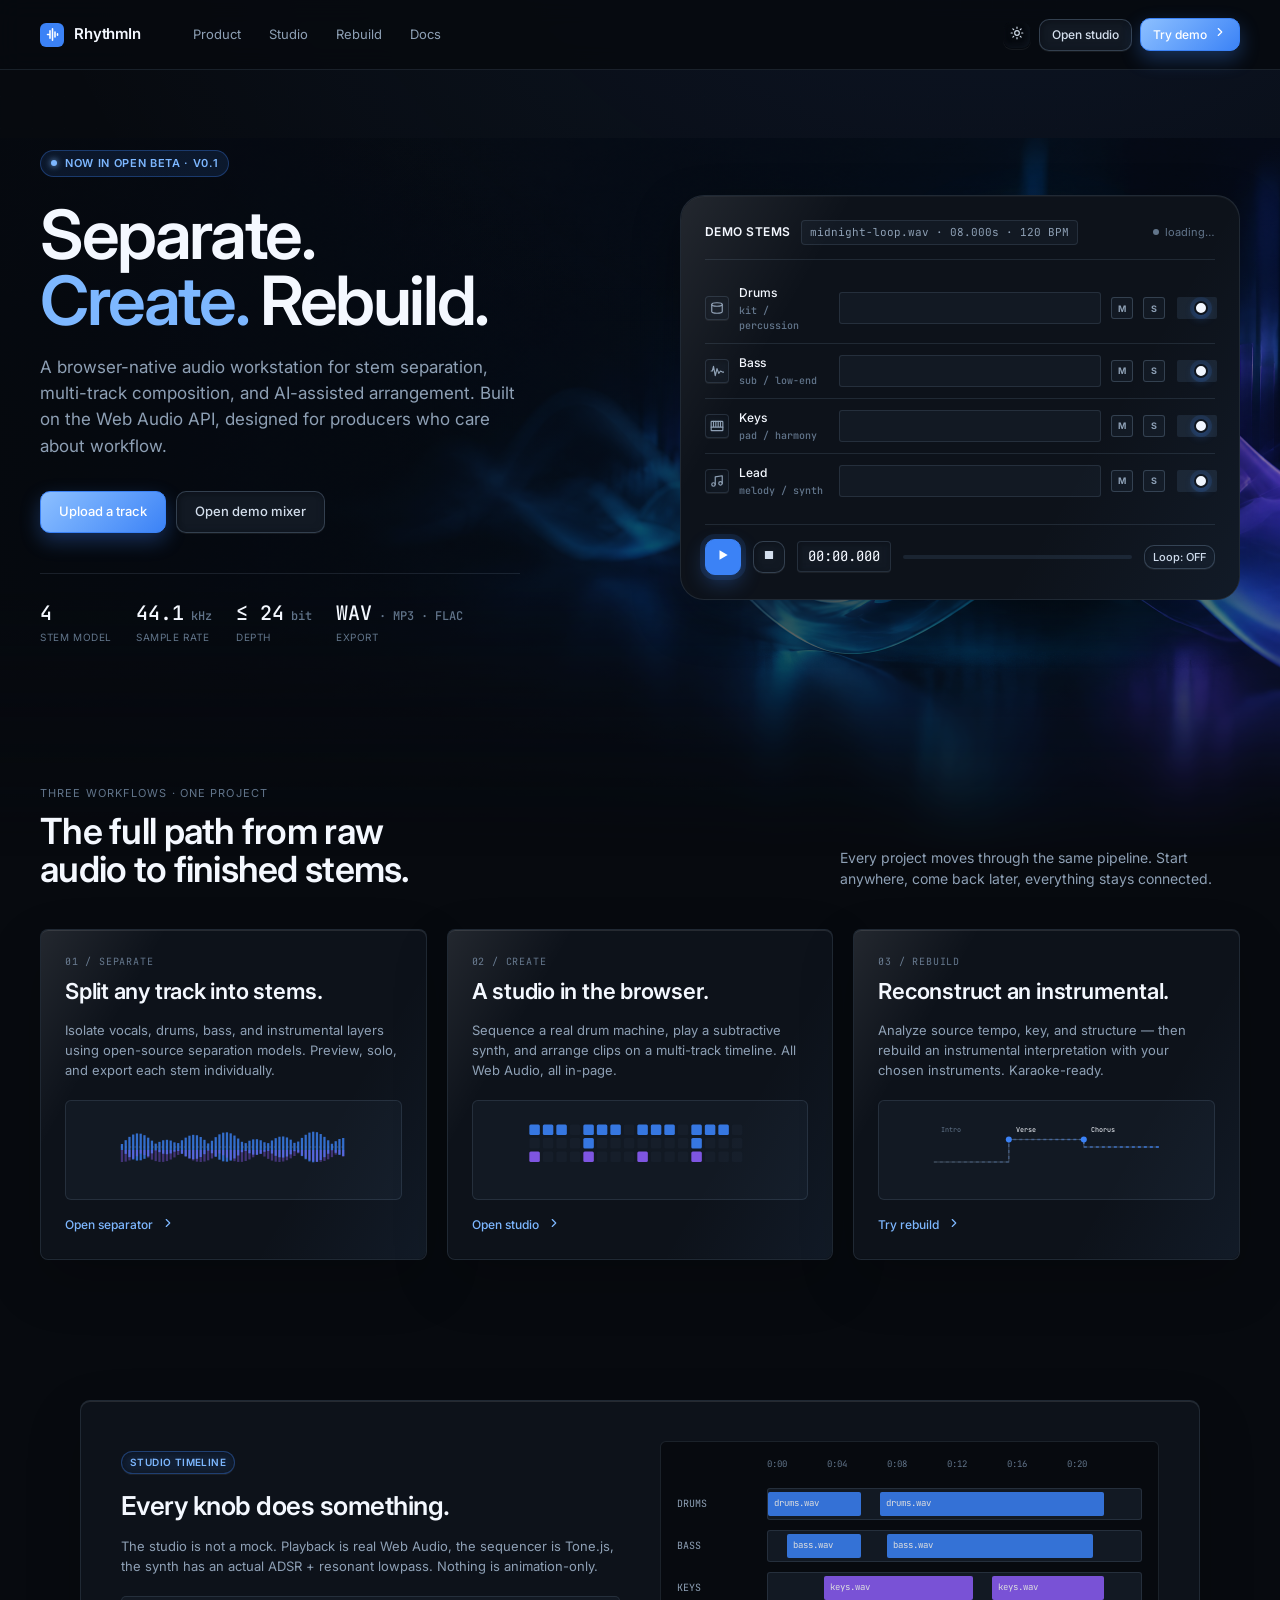
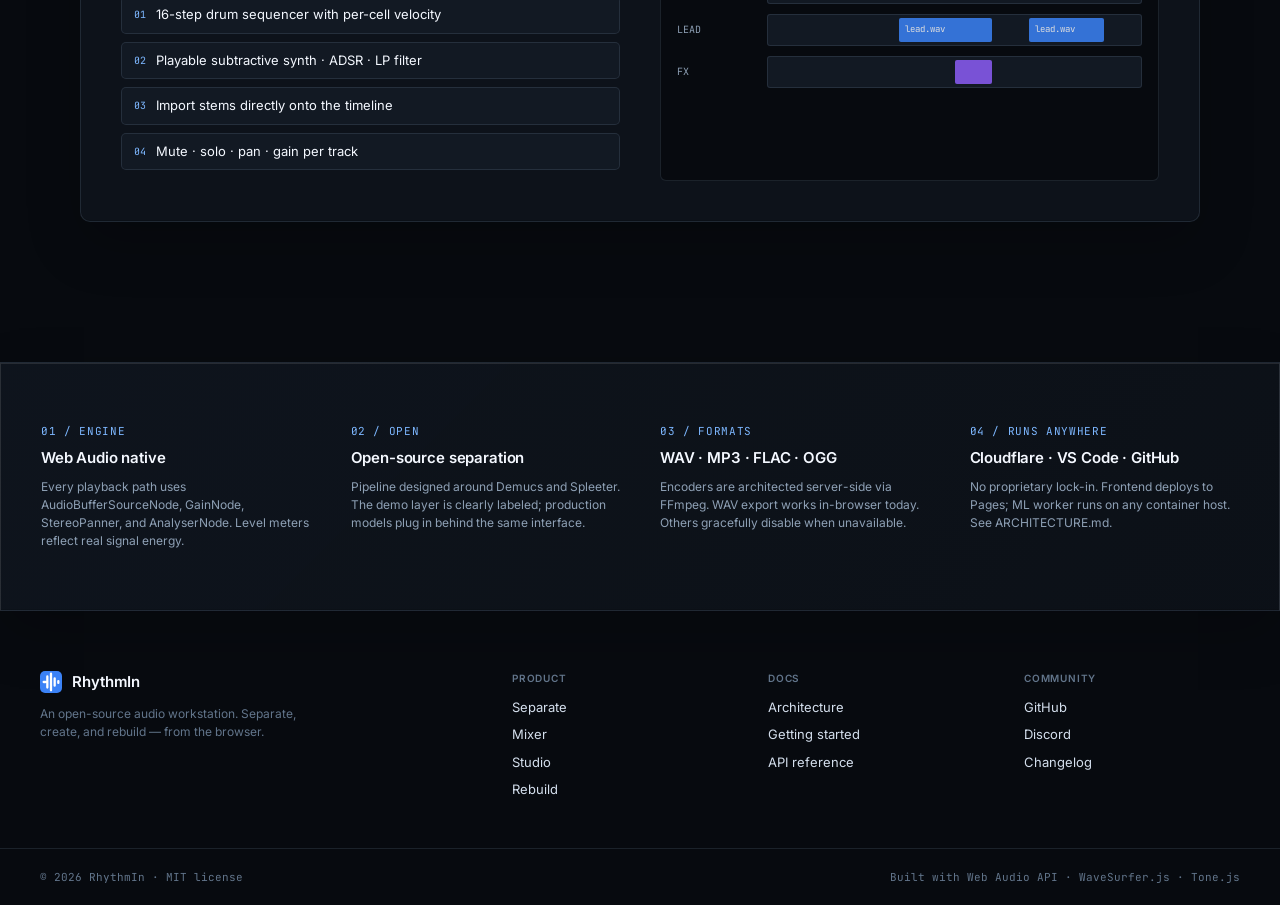
==== commit 97129336: "Redesign RhythmIN studio UI and fix audio interactions" ====
--- a/index.html
+++ b/index.html
@@ -95,6 +95,39 @@
     margin-bottom: 32px;
     text-wrap: pretty;
   }
+  .hero::before {
+    content: '';
+    position: absolute;
+    inset: 68px 0 auto 0;
+    height: 720px;
+    background: linear-gradient(90deg, rgba(7,10,15,.86) 0%, rgba(7,10,15,.52) 42%, rgba(7,10,15,.18) 100%), url('assets/rhythmin-hero.jpg') center/cover;
+    opacity: .78;
+    z-index: -2;
+    mask-image: linear-gradient(to bottom, black 0%, black 62%, transparent 100%);
+  }
+  .hero-art {
+    position: absolute;
+    right: 8%;
+    top: 156px;
+    width: 300px;
+    height: 300px;
+    pointer-events: none;
+    z-index: 0;
+    opacity: .72;
+    transform: rotate(8deg);
+    filter: saturate(1.15);
+  }
+  .hero-art::after {
+    content: '';
+    position: absolute;
+    inset: 10%;
+    border: 1px solid rgba(255,255,255,.24);
+    border-radius: 50%;
+    box-shadow: inset 0 0 32px rgba(255,255,255,.14), 0 0 50px var(--accent-glow);
+  }
+  .hero-orb { width:100%; height:100%; object-fit:cover; border-radius:50%; mix-blend-mode:screen; opacity:.85; mask-image:radial-gradient(circle, black 48%, transparent 74%); }
+  .hero-art-glow { position:absolute; inset:15%; border-radius:50%; background:var(--accent); filter:blur(65px); opacity:.25; z-index:-1; }
+  .hero-copy, .mini-mixer { position:relative; z-index:1; }
   .hero-cta { display: flex; gap: 10px; align-items: center; margin-bottom: 40px; }
   .hero-signals {
     display: flex;
@@ -490,6 +523,11 @@
         <span class="lbl">export</span>
       </div>
     </div>
+  </div>
+
+  <div class="hero-art" aria-hidden="true">
+    <img src="assets/rhythmin-orb.jpg" alt="" class="hero-orb">
+    <div class="hero-art-glow"></div>
   </div>
 
   <!-- MINI MIXER — real Web Audio -->
@@ -772,8 +810,25 @@
     document.getElementById('load-state').innerHTML = `<span class="dot on"></span>ready · ${engine.duration.toFixed(1)}s`;
     document.getElementById('load-state').style.color = 'var(--meter-low)';
   } catch (e) {
-    document.getElementById('load-state').innerHTML = `<span style="color:var(--meter-hi)">Load failed</span>`;
-    console.error(e);
+    await engine.init();
+    const sr = engine.ctx.sampleRate;
+    const length = Math.floor(sr * 8);
+    STEMS.forEach((s, index) => {
+      const buffer = engine.ctx.createBuffer(2, length, sr);
+      for (let channel = 0; channel < 2; channel++) {
+        const data = buffer.getChannelData(channel);
+        for (let i = 0; i < length; i++) {
+          const t = i / sr;
+          const pulse = Math.max(0, Math.sin(t * Math.PI * (index + 2) * 2)) ** 8;
+          data[i] = index === 0 ? pulse * 0.3 : Math.sin(t * (110 + index * 82) * Math.PI * 2) * (0.08 + pulse * 0.08);
+        }
+      }
+      const stem = engine.addBuffer(s.id, buffer, { volume: 0.8, pan: 0 });
+      const canvas = stemsContainer.querySelector(`[data-canvas="${s.id}"]`);
+      extractPeaks(stem.buffer, 80).then(peaks => requestAnimationFrame(() => drawPeaks(canvas, peaks, s.color)));
+    });
+    document.getElementById('load-state').innerHTML = `<span class="dot on"></span>browser demo · 8.0s`;
+    document.getElementById('load-state').style.color = 'var(--meter-low)';
   }
 
   // Wire controls
--- a/shared/rhythmin.css
+++ b/shared/rhythmin.css
@@ -551,3 +551,100 @@
   .transport { padding: 10px 12px; gap: 8px; }
   .timecode { font-size: 15px; min-width: 100px; padding: 4px 8px; }
 }
+
+
+/* ============================================================
+   RhythmIN refresh — professional studio surface
+   ============================================================ */
+:root {
+  --blue-50:#eff6ff; --blue-100:#dbeafe; --blue-200:#bfdbfe; --blue-300:#93c5fd;
+  --blue-400:#60a5fa; --blue-500:#3b82f6; --blue-600:#2563eb; --blue-700:#1d4ed8;
+  --radius-sm:8px; --radius-md:14px; --radius-lg:22px;
+  --ease-out:cubic-bezier(.23,1,.32,1); --ease-in-out:cubic-bezier(.77,0,.175,1);
+}
+[data-theme="dark"] {
+  --bg-0:#070a0f; --bg-1:#0d121a; --bg-2:#121923; --bg-3:#1a2431; --bg-4:#243244;
+  --fg-0:#f4f8ff; --fg-1:#d4dfed; --fg-2:#8ea0b5; --fg-3:#62758b; --fg-4:#3b4c60;
+  --line:rgba(170,200,235,.12); --line-strong:rgba(170,200,235,.22);
+  --accent:#3b82f6; --accent-hi:#7db7ff; --accent-lo:#1d4ed8; --accent-glow:rgba(59,130,246,.32); --accent-soft:rgba(59,130,246,.12);
+  --shadow-1:0 1px 0 rgba(255,255,255,.04) inset,0 18px 46px rgba(0,0,0,.34);
+  --shadow-soft:0 10px 30px rgba(0,0,0,.22);
+}
+[data-theme="light"] {
+  --bg-0:#eef3f9; --bg-1:rgba(255,255,255,.78); --bg-2:#fff; --bg-3:#f5f8fc; --bg-4:#e4ecf5;
+  --fg-0:#0d1726; --fg-1:#24354a; --fg-2:#5e7188; --fg-3:#8fa0b3; --fg-4:#bdc9d7;
+  --line:rgba(25,61,102,.12); --line-strong:rgba(25,61,102,.2);
+  --accent:#2563eb; --accent-hi:#1d4ed8; --accent-lo:#1e40af; --accent-glow:rgba(37,99,235,.22); --accent-soft:rgba(37,99,235,.09);
+  --shadow-1:0 1px 2px rgba(25,61,102,.06),0 18px 45px rgba(37,65,100,.12);
+  --shadow-soft:0 10px 30px rgba(37,65,100,.1);
+}
+html { background:var(--bg-0); }
+body { background:radial-gradient(circle at 78% -15%, var(--accent-soft), transparent 34%),var(--bg-0); transition:background .28s var(--ease-out),color .28s var(--ease-out); }
+body::before { content:""; position:fixed; inset:0; pointer-events:none; opacity:.32; background-image:linear-gradient(rgba(128,160,200,.035) 1px,transparent 1px),linear-gradient(90deg,rgba(128,160,200,.035) 1px,transparent 1px); background-size:32px 32px; mask-image:linear-gradient(to bottom,black,transparent 78%); }
+.app { position:relative; }
+.sidebar { background:color-mix(in srgb,var(--bg-1) 84%,transparent); backdrop-filter:blur(18px); -webkit-backdrop-filter:blur(18px); border-right:1px solid var(--line); }
+.sidebar-brand { padding:20px; font-size:15px; letter-spacing:-.03em; }
+.sidebar-brand .logo { width:28px;height:28px;border-radius:9px;box-shadow:0 0 0 5px var(--accent-soft),0 8px 18px var(--accent-glow); }
+.sidebar-link { margin:2px 8px; padding:10px 12px; border-radius:10px; transition:transform .18s var(--ease-out),background .18s var(--ease-out),color .18s var(--ease-out); }
+.sidebar-link:hover { transform:translateX(3px); }
+.sidebar-link.active { box-shadow:inset 0 0 0 1px var(--accent-glow),0 8px 22px rgba(37,99,235,.09); }
+.topbar { background:color-mix(in srgb,var(--bg-1) 78%,transparent); backdrop-filter:blur(18px); -webkit-backdrop-filter:blur(18px); }
+.btn { border-radius:10px; box-shadow:0 1px 0 rgba(255,255,255,.05) inset; transition:transform .16s var(--ease-out),background .16s var(--ease-out),border-color .16s var(--ease-out),box-shadow .16s var(--ease-out); }
+.btn:hover { transform:translateY(-1px); box-shadow:var(--shadow-soft); }
+.btn:active { transform:scale(.97); }
+.btn.primary { box-shadow:0 8px 20px var(--accent-glow); }
+.btn.icon { border-radius:9px; }
+.panel,.mini-mixer,.workflow-card,.dropzone,.file-card,.pipeline-panel,.strip { border-radius:var(--radius-md); box-shadow:var(--shadow-1); }
+.panel,.mini-mixer,.workflow-card,.file-card,.pipeline-panel,.strip { background:color-mix(in srgb,var(--bg-1) 82%,transparent); backdrop-filter:blur(14px); -webkit-backdrop-filter:blur(14px); }
+.dropzone { border-width:1px; border-style:dashed; min-height:300px; display:grid; place-items:center; align-content:center; }
+.dropzone:hover { border-color:var(--accent); transform:translateY(-2px); box-shadow:0 0 0 5px var(--accent-soft),var(--shadow-1); }
+.dropzone .icon-wrap { border-radius:16px; box-shadow:inset 5px 5px 12px color-mix(in srgb,var(--bg-0) 35%,transparent),inset -5px -5px 12px color-mix(in srgb,var(--bg-2) 60%,transparent); }
+.slider { accent-color:var(--accent); cursor:pointer; }
+.slider::-webkit-slider-thumb { box-shadow:0 0 0 4px var(--accent-soft),0 3px 10px var(--accent-glow); }
+.transport { background:color-mix(in srgb,var(--bg-1) 86%,transparent); backdrop-filter:blur(18px); -webkit-backdrop-filter:blur(18px); }
+.transport-btn { border-radius:10px; transition:transform .16s var(--ease-out),background .16s var(--ease-out),color .16s var(--ease-out); }
+.transport-btn:hover { background:var(--accent-soft); color:var(--accent-hi); transform:translateY(-1px); }
+.transport-btn.play { box-shadow:0 0 0 5px var(--accent-soft),0 8px 20px var(--accent-glow); }
+.tag { border-radius:999px; padding:3px 8px; }
+.toast { border-radius:12px; box-shadow:var(--shadow-1); backdrop-filter:blur(14px); }
+.modal { border-radius:18px; box-shadow:0 30px 90px rgba(0,0,0,.35); }
+@media (prefers-reduced-motion:no-preference) {
+  .main > * { animation:rise-in .38s var(--ease-out) both; }
+  .workflow-card,.strip,.panel { animation:rise-in .42s var(--ease-out) both; }
+  .workflow-card:nth-child(2),.strip:nth-child(2) { animation-delay:40ms; }
+  .workflow-card:nth-child(3),.strip:nth-child(3) { animation-delay:80ms; }
+  @keyframes rise-in { from { opacity:0; transform:translateY(10px); } to { opacity:1; transform:none; } }
+}
+@media (max-width:760px) {
+  .app { grid-template-columns:64px 1fr; }
+  .sidebar-brand { justify-content:center; padding:16px 8px; }
+  .sidebar-brand > span:last-child,.sidebar-section-label,.sidebar-link span:not(.kbd),.sidebar-footer span:last-child { display:none; }
+  .sidebar-link { justify-content:center; margin:3px 7px; padding:11px 8px; }
+  .sidebar-link .kbd { display:none; }
+  .topbar { padding:0 14px; }
+  .content-inner { padding:22px 16px; }
+  .mixer-toolbar { padding:10px 14px; flex-wrap:wrap; }
+  .mixer-toolbar .actions { width:100%; margin-left:0; }
+}
+
+
+/* Deep glass + tactile neumorphic layer */
+.glass, .panel, .topbar, .transport, .sidebar, .mini-mixer, .workflow-card, .dropzone, .file-card, .pipeline-panel, .strip, .showcase-frame, .feature-strip {
+  background: linear-gradient(135deg, color-mix(in srgb,var(--bg-2) 68%,transparent), color-mix(in srgb,var(--bg-1) 74%,transparent));
+  border: 1px solid color-mix(in srgb,var(--fg-0) 13%,transparent);
+  box-shadow: inset 0 1px 0 rgba(255,255,255,.10), inset 0 -1px 0 rgba(0,0,0,.12), 0 22px 55px rgba(0,0,0,.20);
+}
+[data-theme="light"] .glass, [data-theme="light"] .panel, [data-theme="light"] .topbar, [data-theme="light"] .transport, [data-theme="light"] .sidebar, [data-theme="light"] .mini-mixer, [data-theme="light"] .workflow-card, [data-theme="light"] .dropzone, [data-theme="light"] .file-card, [data-theme="light"] .pipeline-panel, [data-theme="light"] .strip, [data-theme="light"] .showcase-frame, [data-theme="light"] .feature-strip {
+  box-shadow: inset 1px 1px 0 rgba(255,255,255,.9), inset -1px -1px 0 rgba(148,169,195,.18), 0 20px 45px rgba(54,88,122,.12);
+}
+.btn:not(.primary), .ctrl-btn, .transport-btn, .input, .select, .timecode, .tc, .project-meta, .tag, .mini-stem .icon-box {
+  box-shadow: inset 2px 2px 5px color-mix(in srgb,var(--bg-0) 38%,transparent), inset -2px -2px 5px color-mix(in srgb,var(--bg-2) 70%,transparent), 0 1px 0 rgba(255,255,255,.06);
+}
+.btn.primary, .hero-eyebrow, .sidebar-link.active { background-image:linear-gradient(135deg, color-mix(in srgb,var(--accent-hi) 88%,white 12%), var(--accent)); }
+.hero, .section { position:relative; }
+.hero { isolation:isolate; }
+.hero .mini-mixer { border-radius:24px; padding:24px; overflow:hidden; }
+.mini-mixer::after, .panel::after, .strip::after, .workflow-card::after { content:''; position:absolute; inset:0; pointer-events:none; border-radius:inherit; background:linear-gradient(120deg,rgba(255,255,255,.12),transparent 22%,transparent 70%,rgba(96,165,250,.08)); opacity:.75; }
+.mini-mixer, .panel, .strip, .workflow-card { position:relative; overflow:hidden; }
+@media (max-width:1024px) { .hero-art { right:2%; top:130px; opacity:.35; transform:scale(.8) rotate(8deg); } }
+@media (max-width:600px) { .hero-art { right:-80px; top:120px; transform:scale(.62) rotate(8deg); opacity:.25; } }
